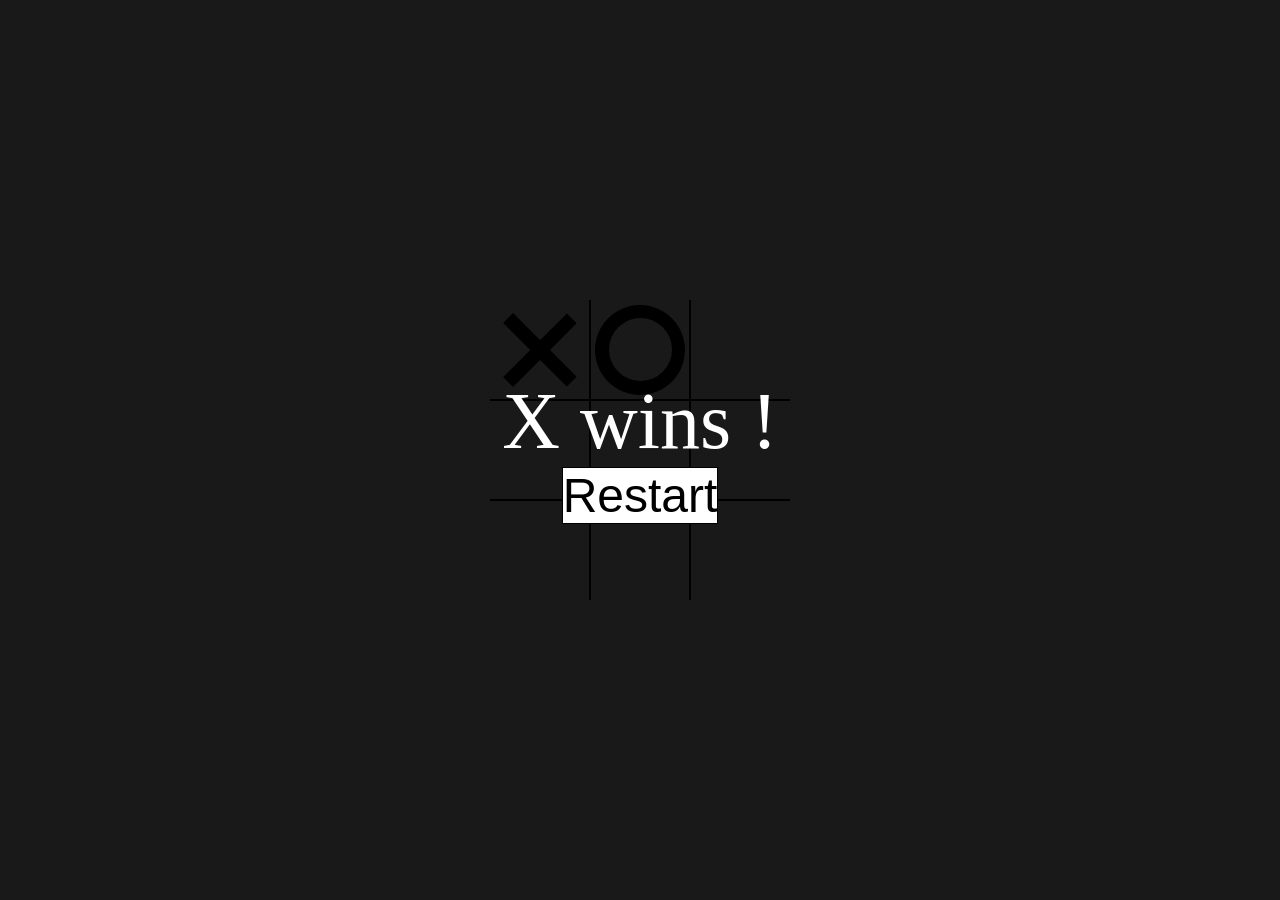
==== TicTacToe/index.html @ 0e265665 "working on final touches of the css." ====
<!DOCTYPE html>
<html lang="en">
<head>
    <meta charset="UTF-8">
    <meta http-equiv="X-UA-Compatible" content="IE=edge">
    <meta name="viewport" content="width=device-width, initial-scale=1.0">
    <link rel="stylesheet" href="tictactoe.css">
    <title>Tic Tac Toe</title>
    <script src="tictactoe.js" defer></script>
</head>
<body>
    <div class="board o" id="board">
        <div class="cell x" data-cell></div>
        <div class="cell o" data-cell></div>
        <div class="cell" data-cell></div>
        <div class="cell" data-cell></div>
        <div class="cell" data-cell></div>
        <div class="cell" data-cell></div>
        <div class="cell" data-cell></div>
        <div class="cell" data-cell></div>
        <div class="cell" data-cell></div>
        <div class="winning-message" id="winningMessage">
            <div data-winning-message-text>X wins !</div>
            <button id="restartButton">Restart</button>
        </div>
    </div>
</body>
---- TicTacToe/tictactoe.css ----
*, *::after, *::before {
  box-sizing: border-box;
  margin: 0;
  padding: 0;
}

:root {
    --cell-size: 100px;
    --mark-size: calc(var(--cell-size) * 0.9);
}


body {
    margin: 0;
}

.board {
    width: 100vw;
    height: 100vh;
    display: grid;
    justify-content: center;
    align-content: center;
    grid-template-columns: repeat(3, auto);
    align-items: center;
}

.cell {
    width: var(--cell-size);
    height: var(--cell-size);
    border: 1px solid black;
    display: flex;
    justify-content: center;
    align-items: center;
    position: relative;
    cursor: pointer;
}

.cell:first-child,
.cell:nth-child(2),
.cell:nth-child(3) {
    border-top: none;
}


.cell:nth-child(3n + 1) {
    border-left: none;
}

.cell:nth-child(3n + 3) {
    border-right: none;
}

.cell:nth-child(9),
.cell:nth-child(7),
.cell:nth-child(8) {
    border-bottom: none;
}

.cell.x,
.cell.o {
    pointer-events: none;
}

.cell.x::before,
.cell.x::after,
.cell.o::before {
    background-color: black;

}



.board.x .cell:hover::before,
.board.x .cell:hover::after,
.board.o .cell:hover::before{
 background-color: lightgrey;
}



.cell.x::before,
.cell.x::after,
.board.x .cell:hover::before,
.board.x .cell:hover::after {
    content: '';
    position: absolute;
    width: calc(var(--mark-size) * 0.15);
    height: var(--mark-size);
}


.cell.x::before,
.board.x .cell:hover::before {
    transform: rotate(45deg);
}
.cell.x::after,
.board.x .cell:hover::after {
    transform: rotate(-45deg);
}

.cell.o::before,
.cell.o::after,
.board.o .cell:hover::before,
.board.o .cell:hover::after {
    content: '';
    border-radius: 50%;
    position: absolute;
    
}

.cell.o::before,
.board.o .cell:hover::before {
    width: var(--mark-size);
    height: var(--mark-size);
    
}
.cell.o::after,
.board.o .cell:hover::after {
    width: calc(var(--mark-size) * 0.7);
    height: calc(var(--mark-size) * 0.7);
    background-color: white;
}

.winning-message {
    position: fixed;
    top : 0;
    left: 0;
    right: 0;
    bottom: 0;
    background-color: rgba(0,0,0,0.9);
    display: flex;
    justify-content: center;
    align-items: center;
    color: white;
    font-size: 5rem;
    flex-direction: column;
}

.winning-message button{
    font-size:  3rem;
    background-color: white;
    border: 1px solid black;
    padding: .25em, .5em;
    cursor: pointer;
}

.winning-message button:hover {
background-color: black;
border-color: white;
color: white;
}
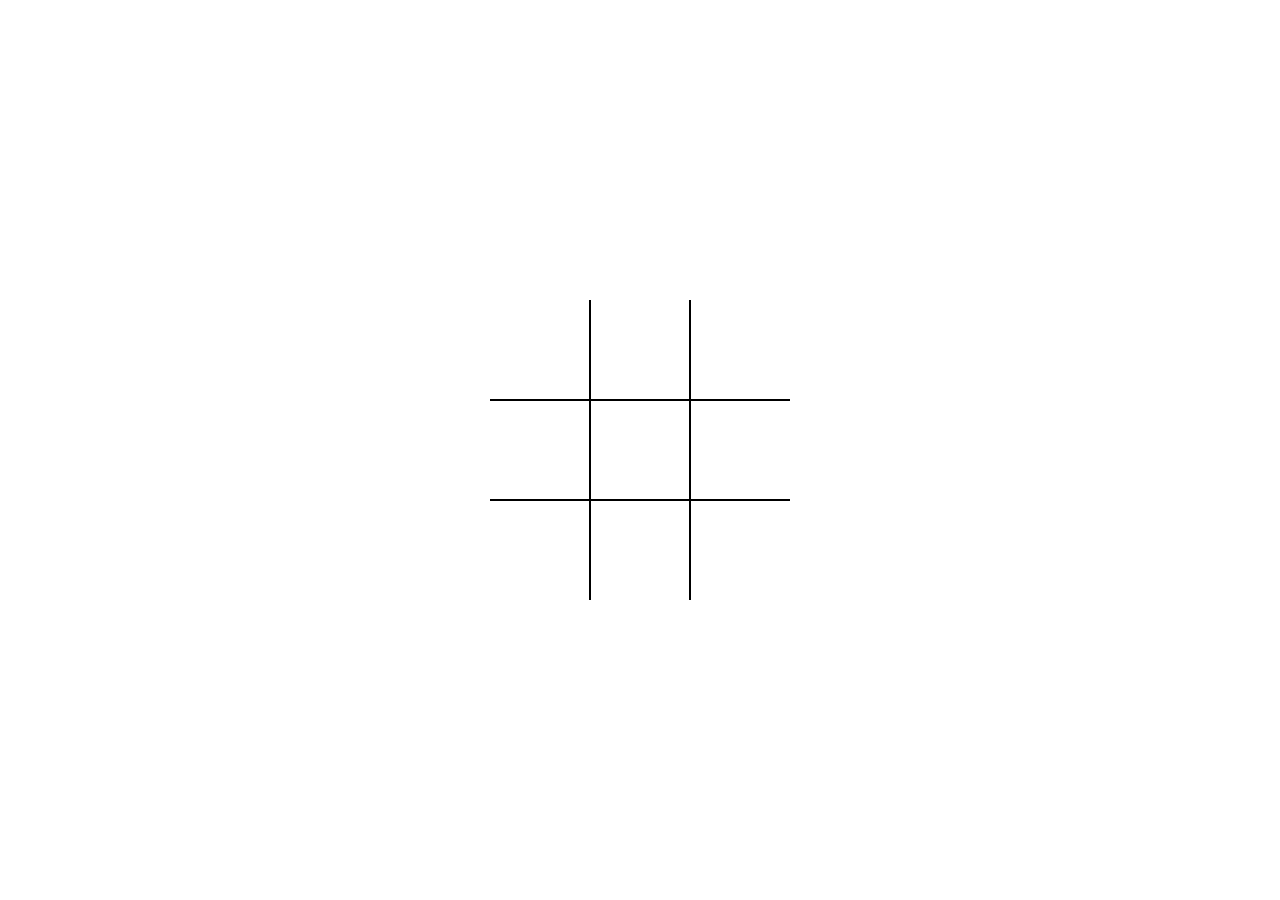
==== commit 1406dbde: "ended my session for now" ====
--- a/TicTacToe/index.html
+++ b/TicTacToe/index.html
@@ -10,8 +10,8 @@
 </head>
 <body>
     <div class="board o" id="board">
-        <div class="cell x" data-cell></div>
-        <div class="cell o" data-cell></div>
+        <div class="cell" data-cell></div>
+        <div class="cell" data-cell></div>
         <div class="cell" data-cell></div>
         <div class="cell" data-cell></div>
         <div class="cell" data-cell></div>
@@ -24,4 +24,4 @@
             <button id="restartButton">Restart</button>
         </div>
     </div>
-</body>+</body>
--- a/TicTacToe/tictactoe.css
+++ b/TicTacToe/tictactoe.css
@@ -122,13 +122,13 @@
 }
 
 .winning-message {
+    display: none;
     position: fixed;
     top : 0;
     left: 0;
     right: 0;
     bottom: 0;
     background-color: rgba(0,0,0,0.9);
-    display: flex;
     justify-content: center;
     align-items: center;
     color: white;
@@ -140,7 +140,7 @@
     font-size:  3rem;
     background-color: white;
     border: 1px solid black;
-    padding: .25em, .5em;
+    padding: .3em, .6em;
     cursor: pointer;
 }
 
@@ -148,4 +148,8 @@
 background-color: black;
 border-color: white;
 color: white;
+}
+
+.winning-message.show {
+    display: flex;
 }
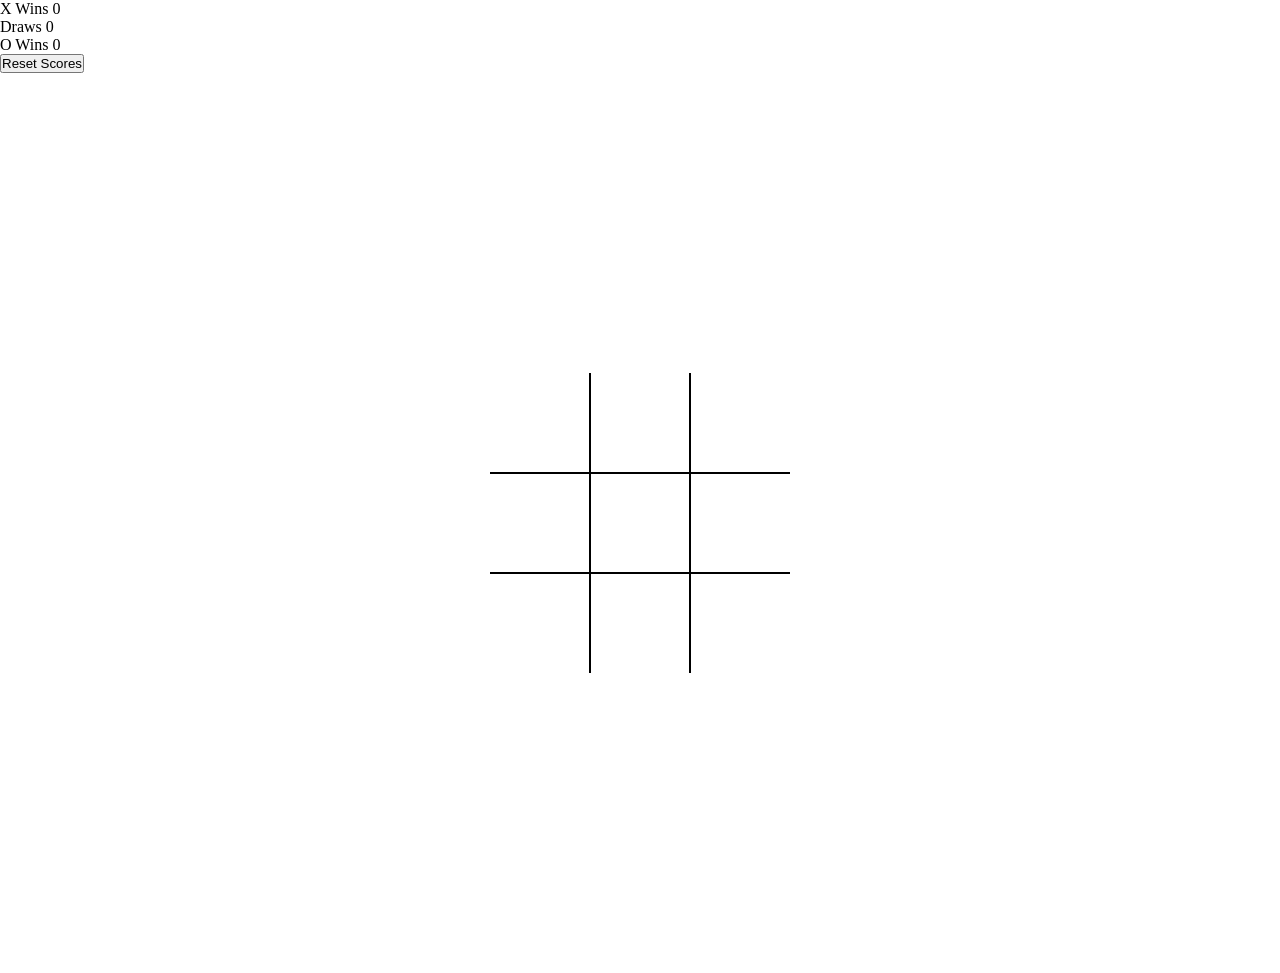
==== commit 62d6019d: "Back after some days and now working on better score display system." ====
--- a/TicTacToe/index.html
+++ b/TicTacToe/index.html
@@ -9,6 +9,24 @@
     <script src="tictactoe.js" defer></script>
 </head>
 <body>
+
+    <div class="scoreboard">
+        <div class="score-box">
+            <span class="score-label">X Wins</span>
+            <span class="score-value" id="scoreX">0</span>
+        </div>
+        <div class="score-box">
+            <span class="score-label">Draws</span>
+            <span class="score-value" id="scoreDraw">0</span>
+        </div>
+        <div class="score-box">
+            <span class="score-label">O Wins</span>
+            <span class="score-value" id="scoreO">0</span>
+        </div>
+        <button id="resetScoreButton">Reset Scores</button>
+    </div>
+
+
     <div class="board o" id="board">
         <div class="cell" data-cell></div>
         <div class="cell" data-cell></div>
@@ -20,8 +38,9 @@
         <div class="cell" data-cell></div>
         <div class="cell" data-cell></div>
         <div class="winning-message" id="winningMessage">
-            <div data-winning-message-text>X wins !</div>
+            <div data-winning-message-text></div>
             <button id="restartButton">Restart</button>
         </div>
     </div>
+    
 </body>
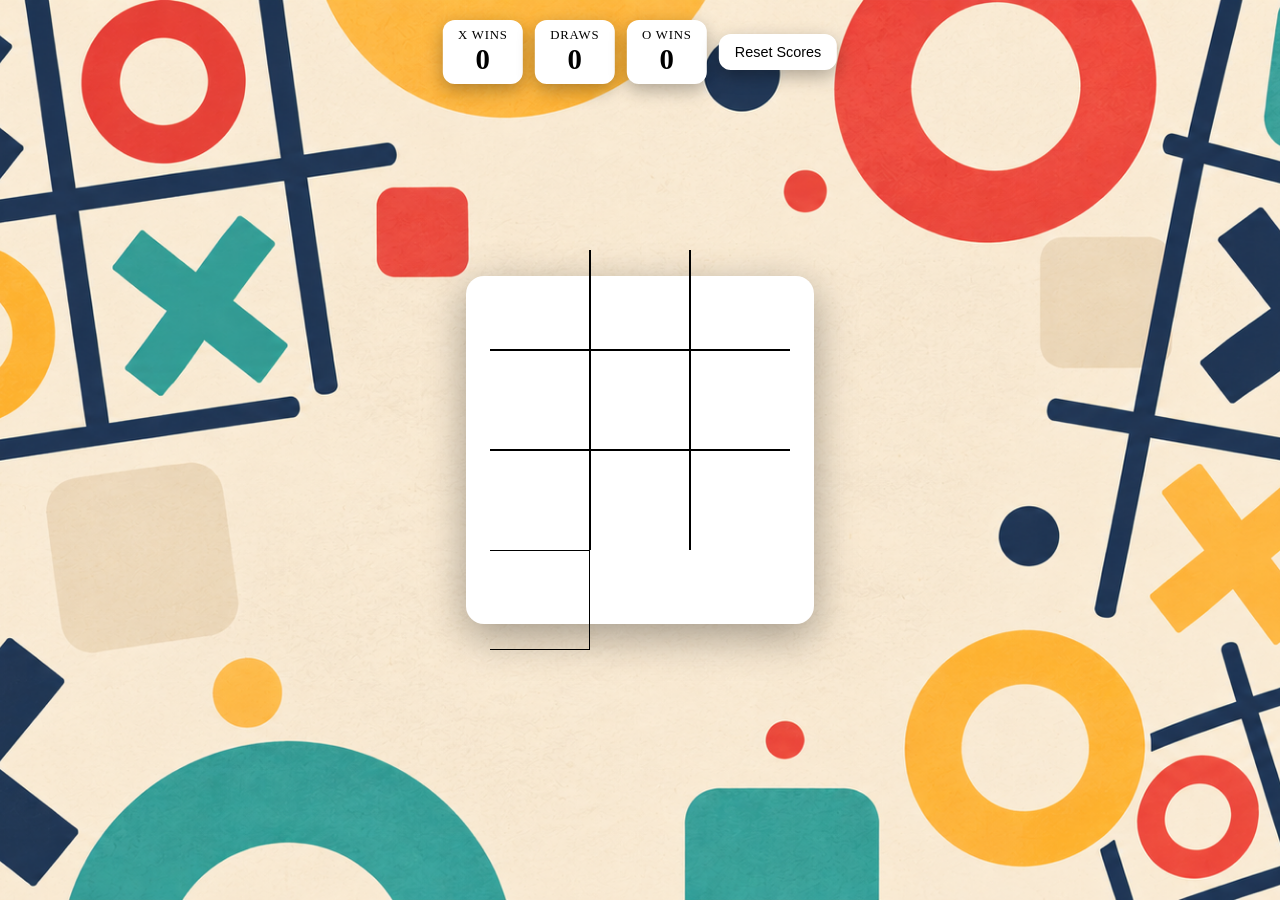
==== commit 93ee0a76: "Testing on something which is a line drawing animation for wins" ====
--- a/TicTacToe/index.html
+++ b/TicTacToe/index.html
@@ -37,6 +37,8 @@
         <div class="cell" data-cell></div>
         <div class="cell" data-cell></div>
         <div class="cell" data-cell></div>
+        <div class="cell data-cell"></div>
+        <div class="win-line" id="winLine"></div>
         <div class="winning-message" id="winningMessage">
             <div data-winning-message-text></div>
             <button id="restartButton">Restart</button>
--- a/TicTacToe/tictactoe.css
+++ b/TicTacToe/tictactoe.css
@@ -12,15 +12,41 @@
 
 body {
     margin: 0;
+    min-height: 100vh;
+    display: grid;
+    place-items: center;
+
+    /*Background Image */
+    background-color: palegoldenrod;
+    background-image: url(tictactoebg.png);
+    background-size: cover;
+    background-position: center;
+    background-repeat: no-repeat;
+    background-attachment: fixed;
 }
 
 .board {
-    width: 100vw;
+   /* width: 100vw;
     height: 100vh;
     display: grid;
     justify-content: center;
     align-content: center;
     grid-template-columns: repeat(3, auto);
+    align-items: center;*/
+    position: relative;
+    --board-padding: 24px;
+    width: calc(var(--cell-size)*3 + var(--board-padding)*2);
+    height: calc(var(--cell-size)*3 + var(--board-padding)*2);
+    padding: var(--board-padding);
+    background-color: white;
+    border-radius: 18px;
+    box-shadow: 0 12px 40px rgba(0, 0, 0, 0.35);
+
+
+    display: grid;
+    justify-content: center;
+    align-content: center;
+    grid-template-columns: repeat(3, var(--cell-size));
     align-items: center;
 }
 
@@ -124,6 +150,7 @@
 .winning-message {
     display: none;
     position: fixed;
+    z-index: 10;
     top : 0;
     left: 0;
     right: 0;
@@ -140,7 +167,7 @@
     font-size:  3rem;
     background-color: white;
     border: 1px solid black;
-    padding: .3em, .6em;
+    padding: .3em .6em;
     cursor: pointer;
 }
 
@@ -152,4 +179,72 @@
 
 .winning-message.show {
     display: flex;
-}+}
+
+.scoreboard {
+    position: fixed;
+    top: 20px;
+    left: 50%;
+    transform: translateX(-50%);
+    display: flex;
+    align-items: center;
+    gap: 12px;
+    z-index: 5;
+}
+
+.score-box {
+    display: flex;
+    flex-direction: column;
+    flex-wrap: wrap;
+    justify-content: center;
+    align-items: center;
+    min-width: 80px;
+    padding: 8px 14px;
+    border: none;
+    border-radius: 12px;
+    background-color: white;
+    box-shadow: 0 6px 18px rgba(0, 0, 0, 0.3);
+}
+
+.score-label {
+    font-size: 0.8rem;
+    text-transform: uppercase;
+    letter-spacing: 0.05rem;
+}
+.score-value {
+    font-size: 1.8rem;
+    font-weight: bold;
+}
+
+#resetScoreButton {
+    padding: 10px 16px;
+    font-size: 0.9rem;
+    background-color: white;
+    border: none;
+    border-radius: 12px;
+    box-shadow: 0 6px 18px rgba(0, 0, 0, 0.3);
+    cursor: pointer;
+}
+
+#resetScoreButton:hover {
+    background-color: black;
+    color: white;
+}
+
+.win-line {
+    --line-thickness: 10px;
+    position: absolute;
+    left: var(--line-x);
+    top: var(--line-y);
+    margin-top: calc(var(--line-thickness)/-2);
+    height: var(--line-thickness);
+    width: 0;
+    border-radius: 999px;
+    opacity: 0;
+    transform-origin: 0 50%;
+    transform: rotate(var(--line-angle));
+    pointer-events: none;
+    z-index: 3;
+    box-shadow: 0 0 12px rgba(0, 0, 0, 0.35)
+}
+
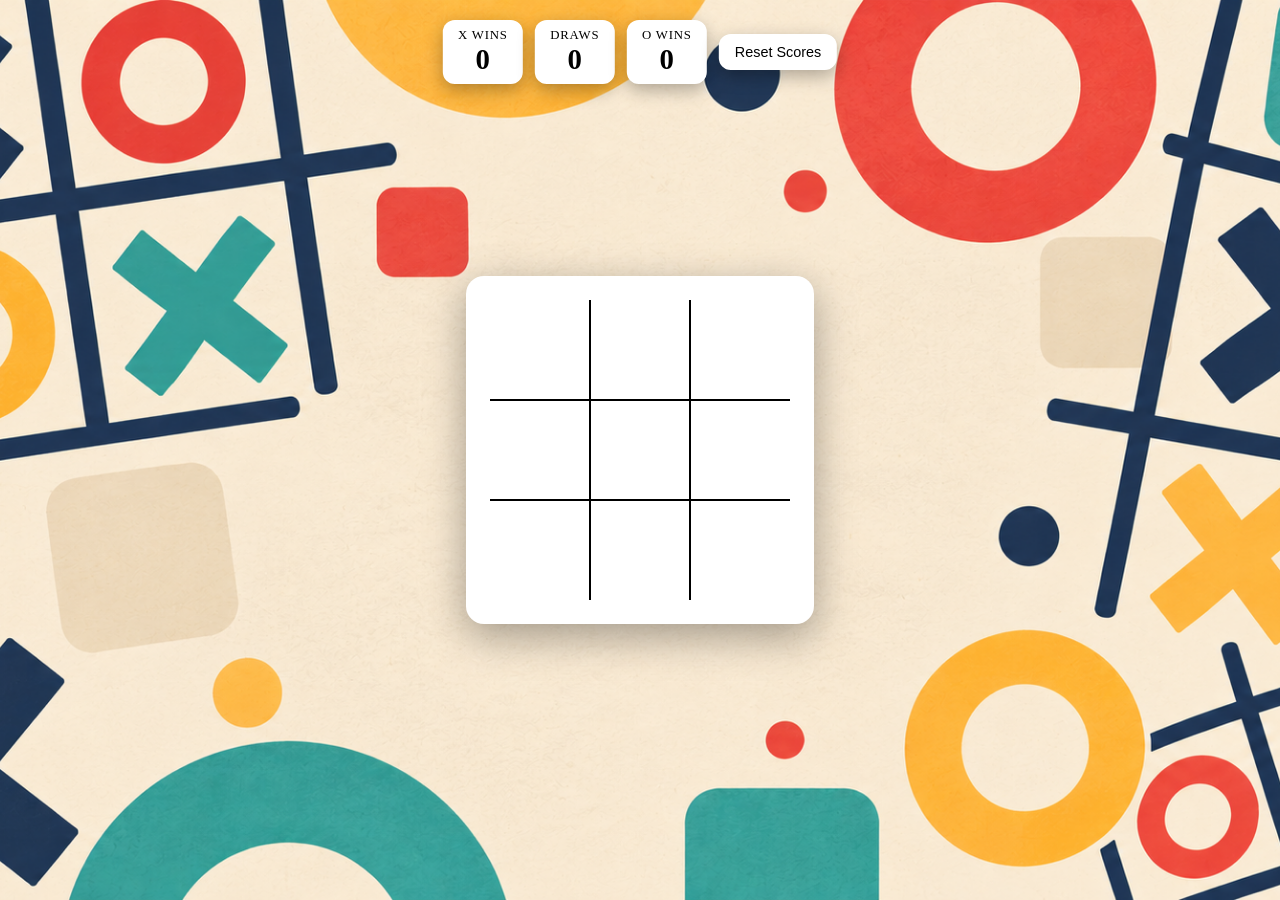
==== commit 4663472f: "clearing some bugs and completing the features" ====
--- a/TicTacToe/index.html
+++ b/TicTacToe/index.html
@@ -37,12 +37,10 @@
         <div class="cell" data-cell></div>
         <div class="cell" data-cell></div>
         <div class="cell" data-cell></div>
-        <div class="cell data-cell"></div>
-        <div class="win-line" id="winLine"></div>
         <div class="winning-message" id="winningMessage">
             <div data-winning-message-text></div>
             <button id="restartButton">Restart</button>
         </div>
     </div>
-    
+    <div class="win-line" id="winLine"></div>
 </body>
--- a/TicTacToe/tictactoe.css
+++ b/TicTacToe/tictactoe.css
@@ -248,3 +248,17 @@
     box-shadow: 0 0 12px rgba(0, 0, 0, 0.35)
 }
 
+.win-line.x-line {
+    background-color: red;
+}
+.win-line.o-line {
+    background-color: lime;
+}
+.win-line.show {
+    width: var(--line-length);
+    opacity: 1;
+    transition: width 0.6s ease-out, opacity 0.2s ease-out;
+}
+.board.game-over .cell {
+    pointer-events: none;
+}
